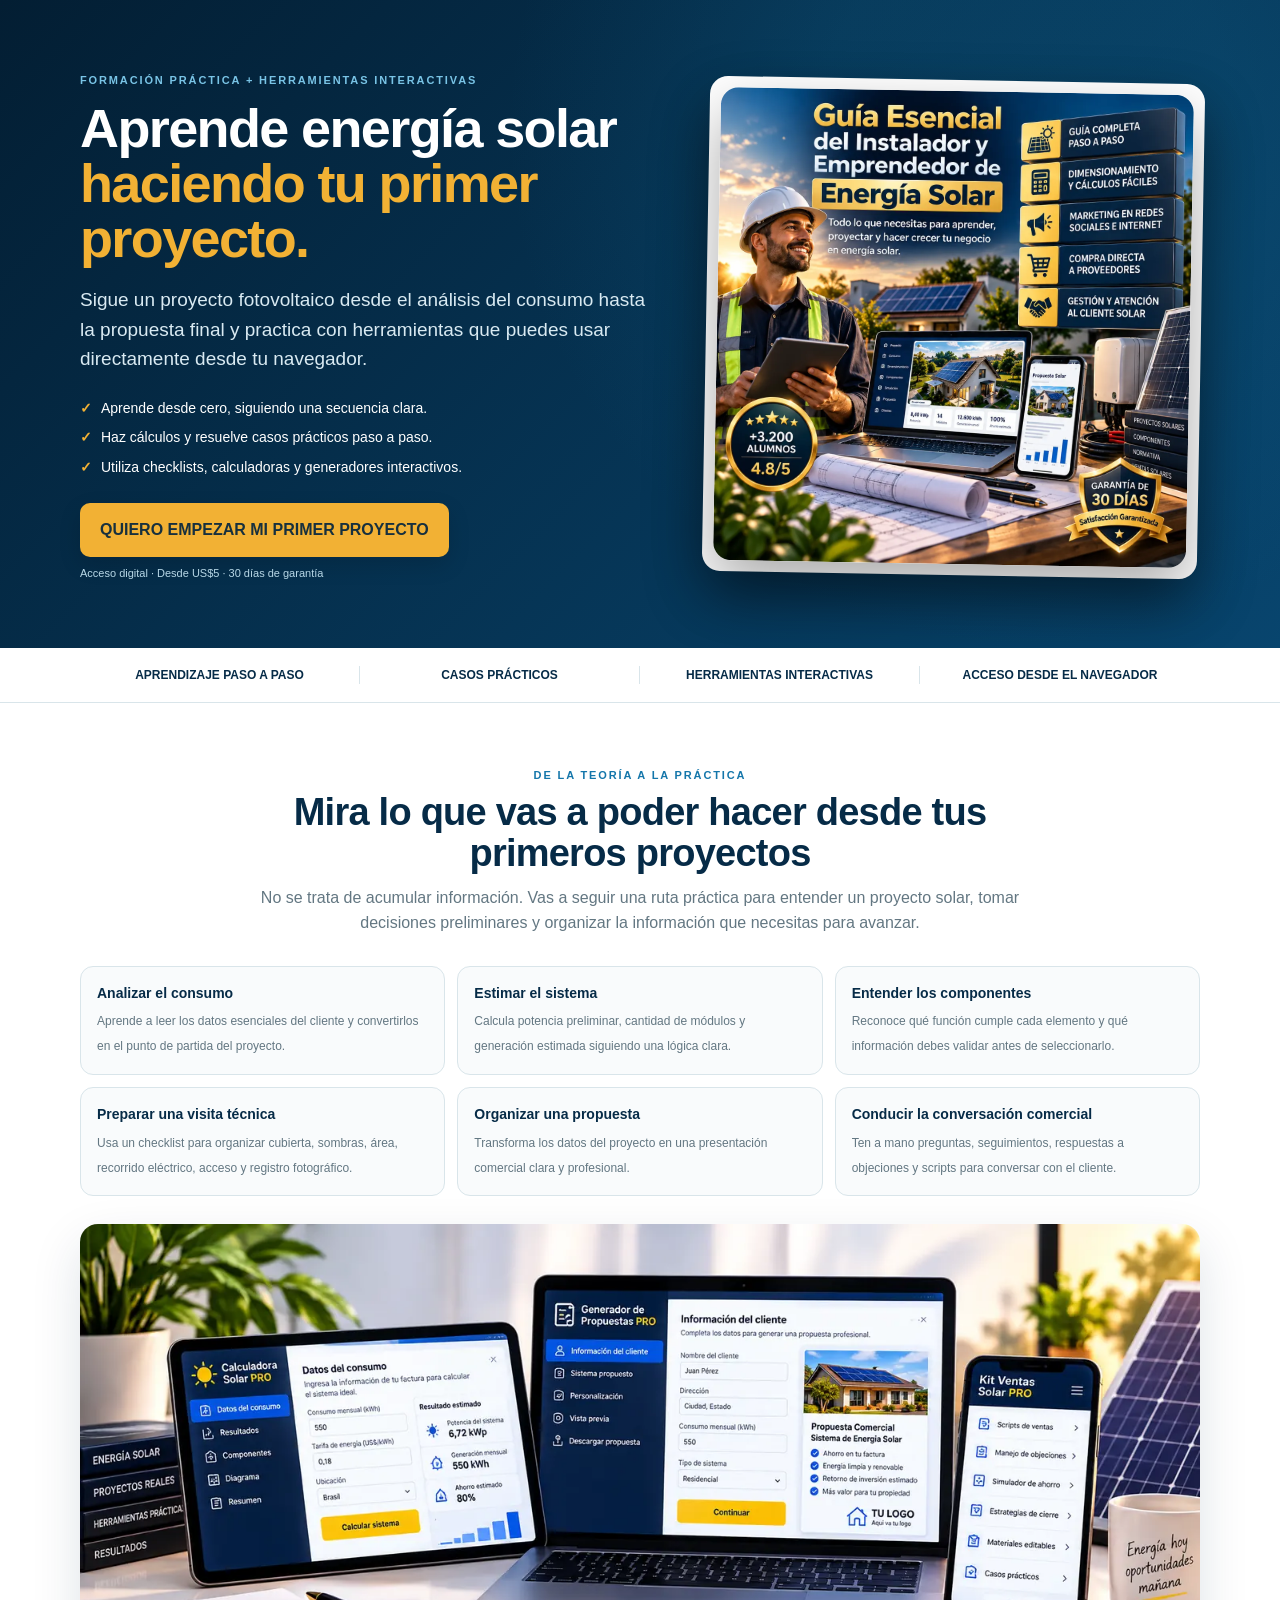
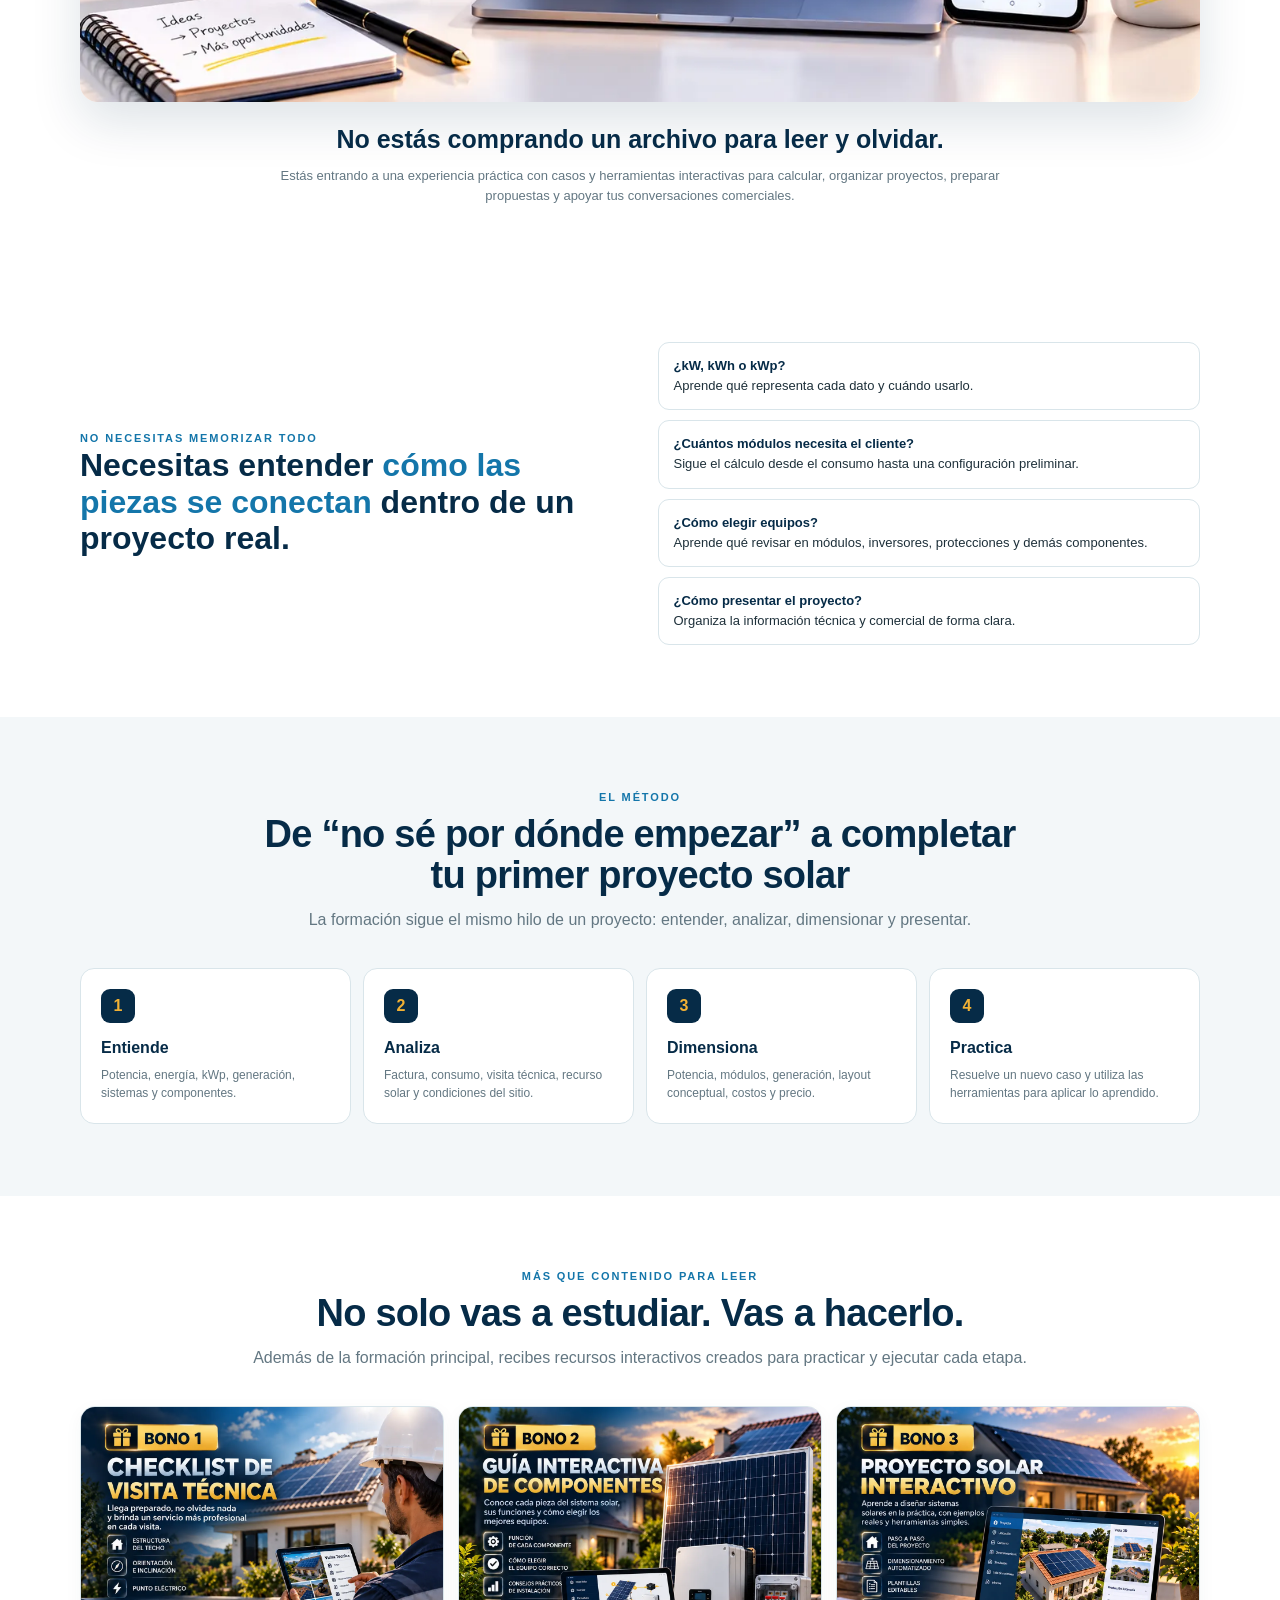
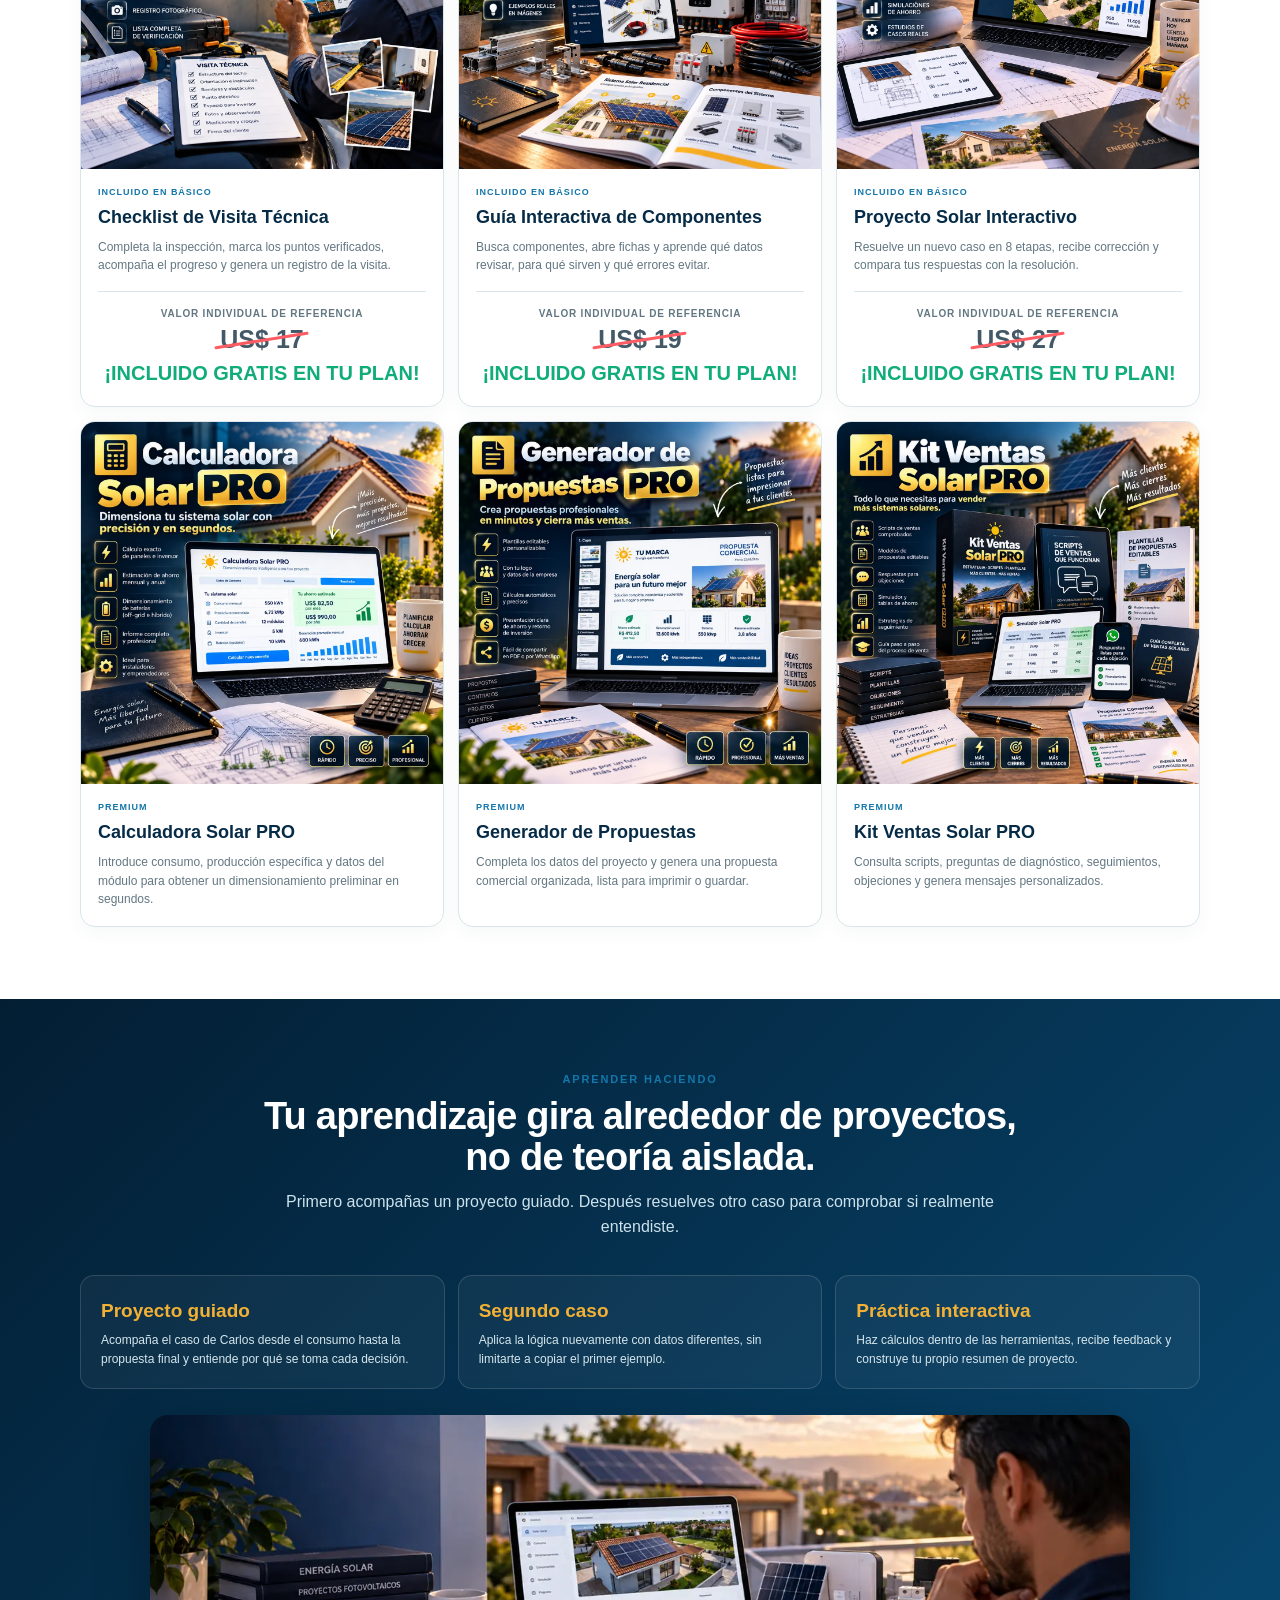
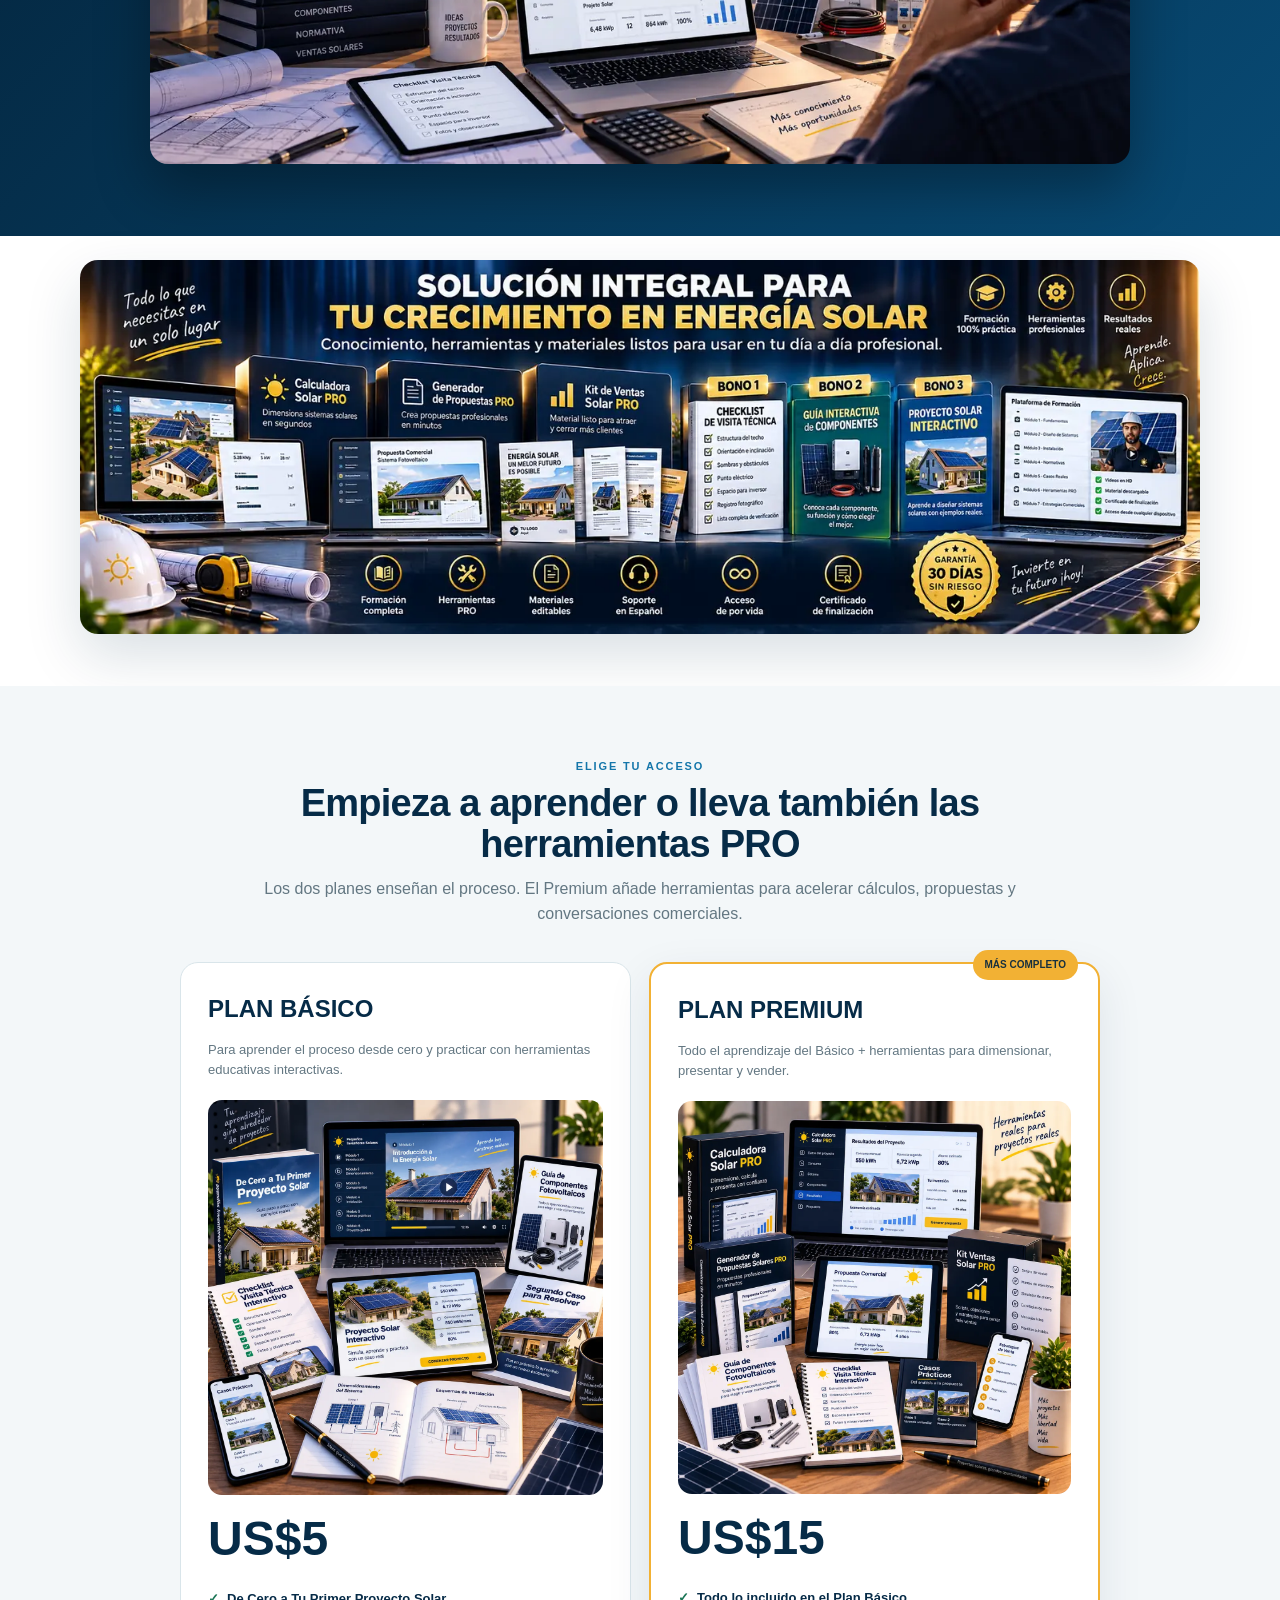
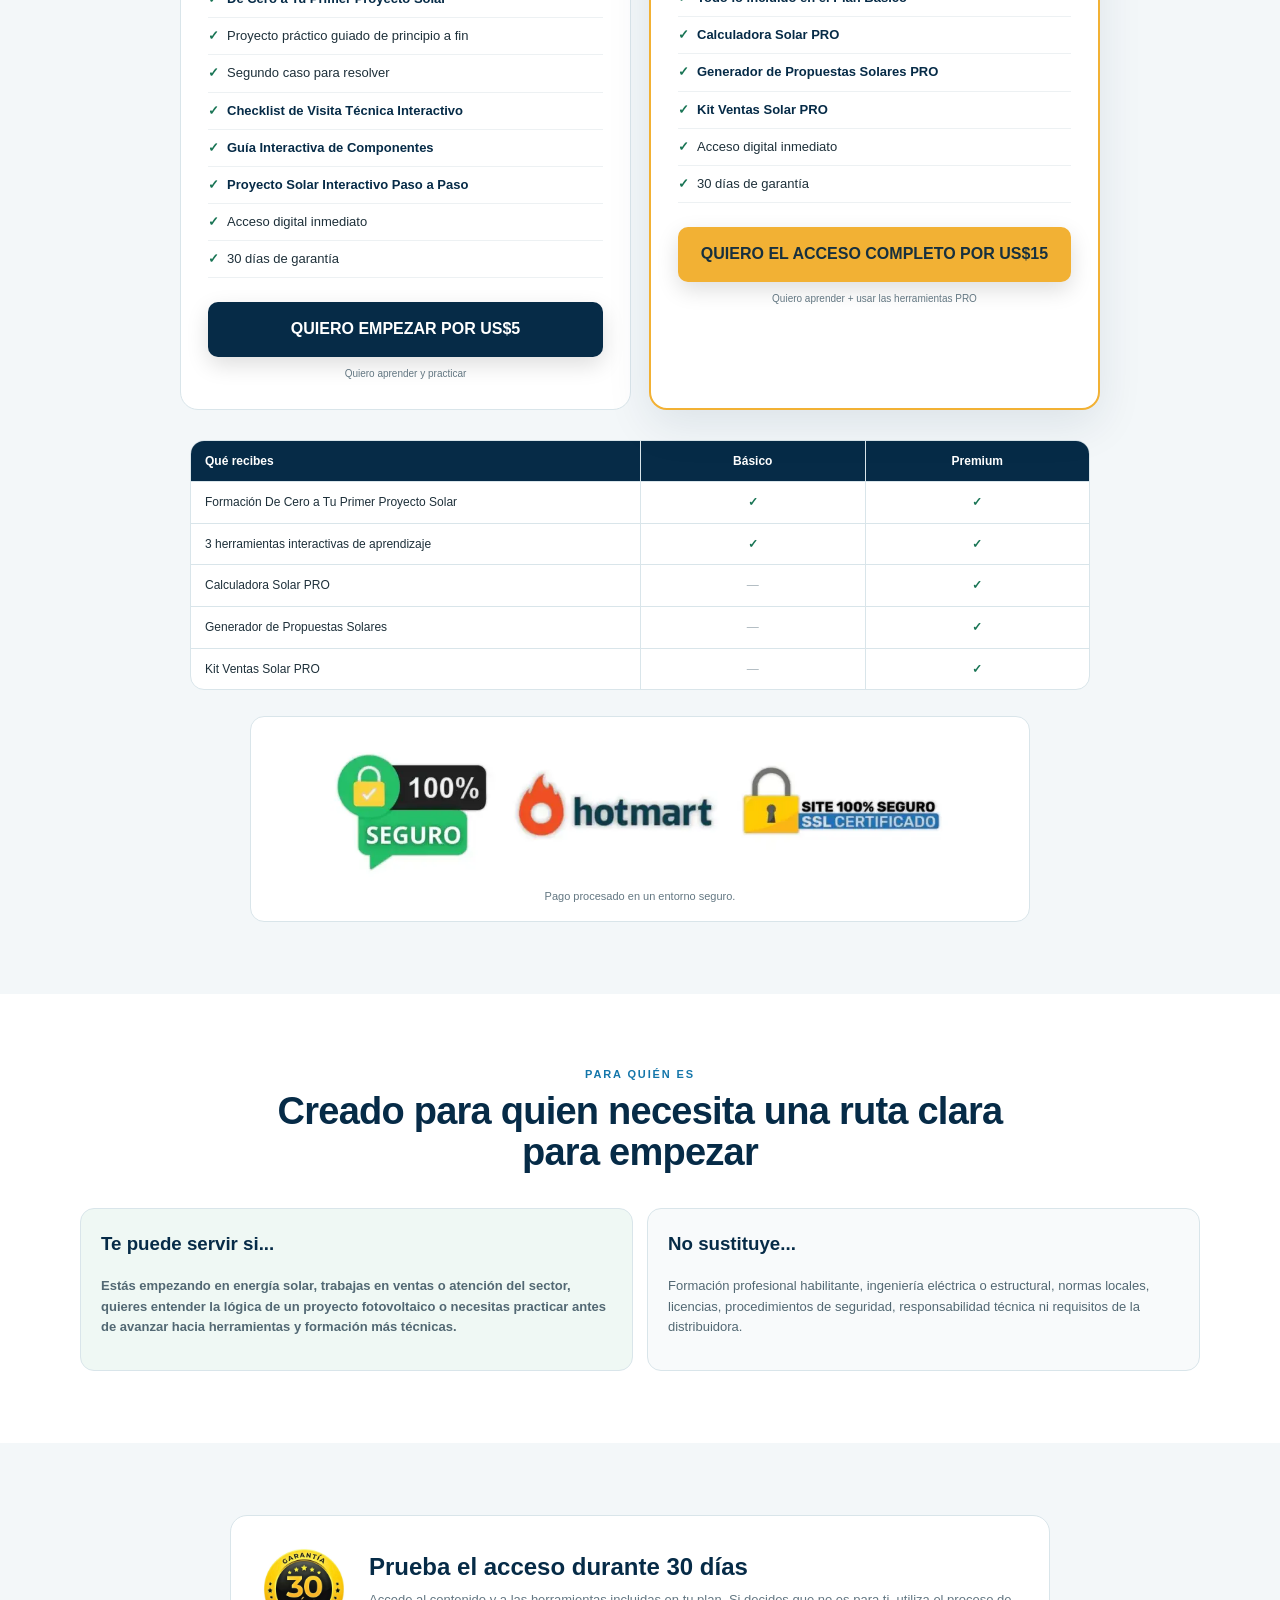
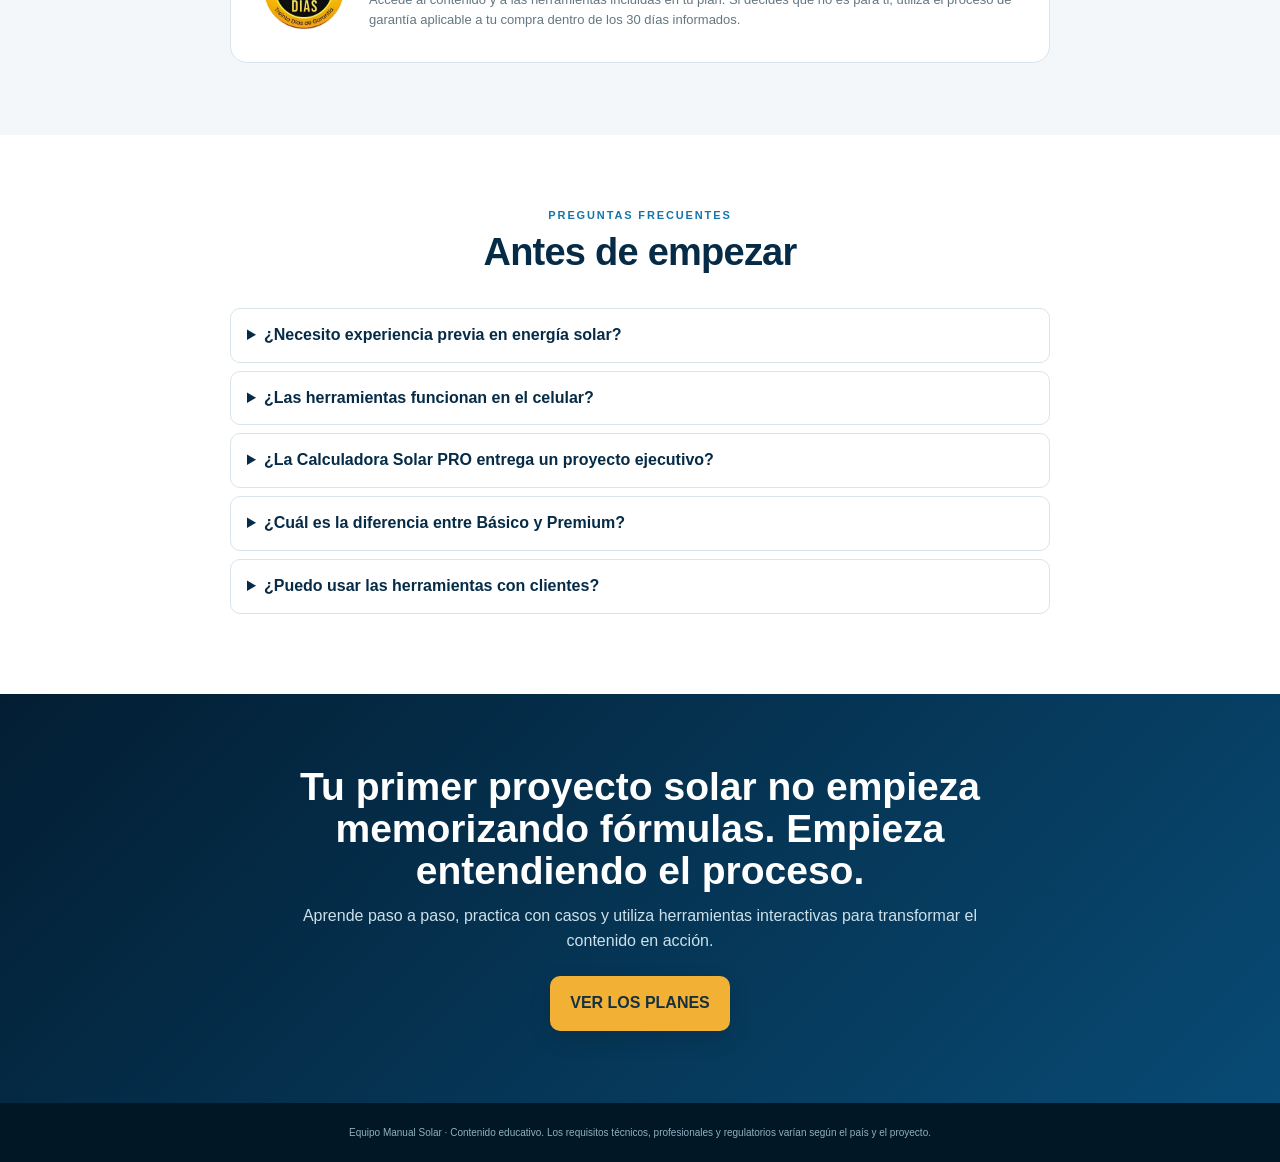
==== index.html @ 79c41b6e "Add files via upload" ====
<!doctype html>
<html lang="es">
<head>
<meta charset="utf-8">
<meta name="viewport" content="width=device-width,initial-scale=1">
<title>De Cero a Tu Primer Proyecto Solar</title>
<meta name="description" content="Aprende energía solar desarrollando un proyecto paso a paso y utilizando herramientas interactivas para practicar, dimensionar y presentar propuestas.">
<style>
:root{--navy:#062b47;--navy2:#031e33;--blue:#1476aa;--sky:#eaf5fa;--gold:#f2b134;--gold2:#ffd36d;--green:#187454;--bg:#f3f7f9;--card:#fff;--ink:#1e303a;--muted:#637782;--line:#d9e5ea}
*{box-sizing:border-box}html{scroll-behavior:smooth}body{margin:0;font-family:Arial,Helvetica,sans-serif;color:var(--ink);background:#fff;line-height:1.55}
.container{width:min(1120px,calc(100% - 38px));margin:auto}.eyebrow{font-size:11px;letter-spacing:.17em;text-transform:uppercase;font-weight:900;color:#79c4e6}
.hero{background:radial-gradient(circle at 80% 20%,#126a9638 0 18%,transparent 45%),linear-gradient(135deg,var(--navy2),#08456e);color:#fff;padding:72px 0 65px;overflow:hidden}
.hero-grid{display:grid;grid-template-columns:1.08fr .92fr;gap:45px;align-items:center}.hero h1{font-size:54px;line-height:1.02;margin:12px 0 18px;letter-spacing:-.03em}.hero h1 span{color:var(--gold)}.lead{font-size:19px;color:#d9eaf2;max-width:690px}.hero-list{display:grid;gap:8px;margin:24px 0;font-size:14px}.hero-list div:before{content:"✓";color:var(--gold);font-weight:900;margin-right:9px}
.btn{display:inline-block;background:var(--gold);color:#17303e;text-decoration:none;padding:15px 20px;border-radius:10px;font-weight:900;box-shadow:0 8px 22px #0002}.btn:hover{transform:translateY(-1px)}.subcta{font-size:11px;color:#b8d8e7;margin-top:8px}
.screen{background:#fff;border-radius:18px;padding:11px;box-shadow:0 25px 60px #0005;transform:rotate(1deg)}.browser{background:#edf3f6;border-radius:12px;overflow:hidden}.browserbar{height:28px;background:#dce7ec;display:flex;gap:5px;align-items:center;padding:0 10px}.browserbar i{width:7px;height:7px;border-radius:50%;background:#9fb1ba}.app{padding:18px}.apphead{background:linear-gradient(135deg,#062b47,#126a96);border-radius:11px;color:#fff;padding:18px}.apphead b{font-size:20px}.appcards{display:grid;grid-template-columns:1fr 1fr;gap:8px;margin-top:10px}.appcard{background:#fff;border:1px solid #d8e4e9;border-radius:9px;padding:10px;color:#082f4d}.appcard small{display:block;color:#738792}.appcard strong{font-size:17px}.yellowline{height:6px;width:55px;background:var(--gold);border-radius:20px;margin-bottom:8px}
.trust{background:#fff;border-bottom:1px solid var(--line)}.trust-grid{display:grid;grid-template-columns:repeat(4,1fr);padding:18px 0}.trust-grid div{text-align:center;font-size:12px;font-weight:800;color:var(--navy);border-right:1px solid var(--line)}.trust-grid div:last-child{border:0}
section{padding:72px 0}.alt{background:var(--bg)}.section-head{text-align:center;max-width:790px;margin:0 auto 35px}.section-head .eyebrow{color:var(--blue)}.section-head h2{font-size:38px;line-height:1.08;color:var(--navy);margin:8px 0 12px;letter-spacing:-.02em}.section-head p{color:var(--muted);margin:0}
.problem-grid{display:grid;grid-template-columns:1fr 1fr;gap:35px;align-items:center}.bigquote{font-size:32px;line-height:1.15;color:var(--navy);font-weight:900}.bigquote span{color:var(--blue)}.checks{display:grid;gap:10px}.check{background:#fff;border:1px solid var(--line);border-radius:11px;padding:13px 15px;font-size:13px}.check b{color:var(--navy)}
.method{display:grid;grid-template-columns:repeat(4,1fr);gap:12px}.method-card{background:#fff;border:1px solid var(--line);border-radius:14px;padding:20px}.n{width:34px;height:34px;border-radius:9px;background:var(--navy);color:var(--gold);display:flex;align-items:center;justify-content:center;font-weight:900}.method-card h3{color:var(--navy);font-size:16px;margin:13px 0 5px}.method-card p{font-size:12px;color:var(--muted);margin:0}
.tools-grid{display:grid;grid-template-columns:repeat(3,1fr);gap:14px}.tool{background:#fff;border:1px solid var(--line);border-radius:15px;overflow:hidden;box-shadow:0 5px 18px #173c510b}.tool-visual{height:145px;background:#eaf4f8;padding:16px}.miniapp{height:100%;border-radius:9px;background:#fff;border:1px solid #cbdde5;overflow:hidden}.miniapp .mh{height:30px;background:var(--navy);border-bottom:4px solid var(--gold)}.miniapp .mb{padding:10px;display:grid;grid-template-columns:1fr 1fr;gap:6px}.miniapp .mb i{height:25px;background:#edf3f6;border-radius:5px}.tool-body{padding:17px}.pill{font-size:9px;letter-spacing:.11em;text-transform:uppercase;font-weight:900;color:var(--blue)}.tool h3{color:var(--navy);margin:4px 0 6px;font-size:18px}.tool p{font-size:12px;color:var(--muted);margin:0}.tool ul{padding-left:17px;font-size:12px;color:#425965}
.doing{background:linear-gradient(135deg,var(--navy2),#084a74);color:#fff}.doing .section-head h2{color:#fff}.doing .section-head p{color:#cce2ec}.doing-grid{display:grid;grid-template-columns:repeat(3,1fr);gap:13px}.doing-card{border:1px solid #ffffff22;background:#ffffff0b;border-radius:14px;padding:20px}.doing-card b{display:block;color:var(--gold);font-size:19px;margin-bottom:6px}.doing-card p{font-size:12px;color:#d5e6ed;margin:0}
.plans{display:grid;grid-template-columns:1fr 1fr;gap:18px;max-width:920px;margin:auto}.plan{background:#fff;border:1px solid var(--line);border-radius:18px;padding:27px;position:relative}.plan.premium{border:2px solid var(--gold);box-shadow:0 15px 45px #082f4d18}.badge{position:absolute;top:-14px;right:20px;background:var(--gold);color:#17303e;border-radius:20px;padding:7px 12px;font-size:10px;font-weight:900}.plan h3{font-size:24px;color:var(--navy);margin:0}.plan-desc{color:var(--muted);font-size:13px;min-height:42px}.price{font-size:48px;line-height:1;font-weight:900;color:var(--navy);margin:18px 0}.features{list-style:none;padding:0;margin:18px 0 24px}.features li{padding:8px 0;border-bottom:1px solid #edf1f3;font-size:13px}.features li:before{content:"✓";color:var(--green);font-weight:900;margin-right:8px}.features strong{color:var(--navy)}.plan .btn{display:block;text-align:center}.premium .btn{background:var(--gold)}.basic .btn{background:var(--navy);color:#fff}.plan-note{text-align:center;font-size:10px;color:var(--muted);margin-top:9px}
.compare-table{max-width:900px;margin:30px auto 0;background:#fff;border:1px solid var(--line);border-radius:14px;overflow:hidden}.row{display:grid;grid-template-columns:2fr 1fr 1fr;border-bottom:1px solid var(--line)}.row:last-child{border:0}.row>div{padding:11px 14px;font-size:12px}.row>div:not(:first-child){text-align:center;border-left:1px solid var(--line)}.row.head{background:var(--navy);color:#fff;font-weight:900}.yes{color:var(--green);font-weight:900}.no{color:#aab6bc}
.audience{display:grid;grid-template-columns:1fr 1fr;gap:14px}.aud{border-radius:14px;padding:20px;border:1px solid var(--line)}.aud.yes{background:#eff8f4}.aud.no{background:#f8fafb}.aud h3{color:var(--navy);margin-top:0}.aud p{font-size:13px;color:#526873}
.guarantee{max-width:820px;margin:auto;background:#fff;border:1px solid var(--line);border-radius:17px;padding:28px;display:grid;grid-template-columns:90px 1fr;gap:20px;align-items:center}.seal{width:85px;height:85px;border-radius:50%;background:var(--gold);color:var(--navy);display:flex;align-items:center;justify-content:center;text-align:center;font-size:12px;font-weight:900;border:5px solid #ffe09a}.guarantee h2{color:var(--navy);margin:0 0 5px}.guarantee p{font-size:13px;color:var(--muted);margin:0}
.faq{max-width:820px;margin:auto}.faq details{background:#fff;border:1px solid var(--line);border-radius:10px;margin:8px 0;padding:14px 16px}.faq summary{cursor:pointer;font-weight:900;color:var(--navy)}.faq p{font-size:13px;color:var(--muted)}
.final{background:linear-gradient(135deg,var(--navy2),#084a74);text-align:center;color:#fff}.final h2{font-size:39px;line-height:1.08;margin:0 auto 12px;max-width:780px}.final p{color:#cde1ea;max-width:680px;margin:0 auto 22px}
footer{background:#021725;color:#8fb0c0;padding:22px;text-align:center;font-size:10px}
@media(max-width:850px){.hero-grid,.problem-grid{grid-template-columns:1fr}.hero h1{font-size:45px}.screen{max-width:600px}.method,.tools-grid{grid-template-columns:1fr 1fr}.doing-grid{grid-template-columns:1fr}.trust-grid{grid-template-columns:1fr 1fr;gap:12px}.trust-grid div{border:0}.plans{grid-template-columns:1fr}.plan-desc{min-height:0}}
@media(max-width:570px){.container{width:min(100% - 26px,1120px)}.hero{padding-top:50px}.hero h1{font-size:38px}.lead{font-size:16px}.section-head h2,.final h2{font-size:31px}section{padding:55px 0}.method,.tools-grid,.audience{grid-template-columns:1fr}.appcards{grid-template-columns:1fr}.guarantee{grid-template-columns:1fr;text-align:center}.seal{margin:auto}.row{grid-template-columns:1.7fr .8fr .8fr}.row>div{padding:9px 7px;font-size:10px}}

.hero-art{width:100%;display:block;border-radius:18px;box-shadow:0 25px 60px #0005}
.tool-visual.image{height:auto;padding:0;background:#071f34}
.tool-visual.image img{display:block;width:100%;aspect-ratio:1/1;object-fit:cover}

.bonus-value{
  margin-top:16px;padding-top:14px;border-top:1px solid var(--line);
  text-align:center
}
.bonus-value .label{
  display:block;font-size:10px;font-weight:900;letter-spacing:.08em;
  text-transform:uppercase;color:var(--muted);margin-bottom:3px
}
.bonus-value .old{
  position:relative;display:inline-block;font-size:25px;font-weight:900;color:#435967;
  line-height:1.2;margin:0 0 4px
}
.bonus-value .old:after{
  content:"";position:absolute;left:-7%;right:-7%;top:50%;height:3px;
  background:#ff5b63;transform:rotate(-9deg);border-radius:10px
}
.bonus-value .free{
  display:block;color:#10ad7a;font-size:20px;font-weight:900;
  text-transform:uppercase
}

.doing-feature{margin:26px auto 0;max-width:980px}
.doing-feature img{display:block;width:100%;border-radius:18px;box-shadow:0 24px 55px #0005}
.guarantee-img{width:110px;max-width:100%;display:block;margin:auto}
.secure-payment{max-width:780px;margin:26px auto 0;background:#fff;border:1px solid var(--line);border-radius:14px;padding:16px 22px;text-align:center}
.secure-payment img{width:min(620px,100%);height:auto;display:block;margin:auto}
.secure-payment p{font-size:11px;color:var(--muted);margin:9px 0 0}
@media(max-width:570px){.guarantee-img{width:95px}}

.plan-mockup{margin:18px 0 20px;border-radius:14px;overflow:hidden;background:#eef4f7}
.plan-mockup img{width:100%;aspect-ratio:1/1;object-fit:cover;display:block}

.early-conversion{padding:64px 0;background:#fff}
.early-conversion .intro{text-align:center;max-width:820px;margin:0 auto 30px}
.early-conversion h2{font-size:38px;line-height:1.08;color:var(--navy);margin:8px 0 12px;letter-spacing:-.02em}
.early-conversion .intro p{color:var(--muted);margin:0}
.outcomes{display:grid;grid-template-columns:repeat(3,1fr);gap:12px;margin:28px 0}
.outcome{border:1px solid var(--line);border-radius:13px;padding:16px;background:#f9fbfc}
.outcome b{display:block;color:var(--navy);font-size:14px;margin-bottom:4px}
.outcome span{font-size:12px;color:var(--muted)}
.tools-showcase{margin-top:28px}
.tools-showcase img{display:block;width:100%;border-radius:18px;box-shadow:0 20px 50px #082f4d22}
.tools-copy{text-align:center;max-width:760px;margin:18px auto 0}
.tools-copy h3{font-size:25px;color:var(--navy);margin:0 0 7px}
.tools-copy p{font-size:13px;color:var(--muted);margin:0}
@media(max-width:700px){.outcomes{grid-template-columns:1fr}.early-conversion h2{font-size:31px}}

.full-value-banner{padding:24px 0 52px;background:#fff}
.full-value-banner img{display:block;width:100%;height:auto;border-radius:18px;box-shadow:0 22px 55px #082f4d26}
@media(max-width:700px){.full-value-banner{padding:14px 0 36px}.full-value-banner img{border-radius:12px}}

</style>
</head>
<body>
<header class="hero">
<div class="container hero-grid">
<div>
<div class="eyebrow">Formación práctica + herramientas interactivas</div>
<h1>Aprende energía solar <span>haciendo tu primer proyecto.</span></h1>
<p class="lead">Sigue un proyecto fotovoltaico desde el análisis del consumo hasta la propuesta final y practica con herramientas que puedes usar directamente desde tu navegador.</p>
<div class="hero-list">
<div>Aprende desde cero, siguiendo una secuencia clara.</div>
<div>Haz cálculos y resuelve casos prácticos paso a paso.</div>
<div>Utiliza checklists, calculadoras y generadores interactivos.</div>
</div>
<a class="btn" href="#oferta">QUIERO EMPEZAR MI PRIMER PROYECTO</a>
<div class="subcta">Acceso digital · Desde US$5 · 30 días de garantía</div>
</div>
<div class="screen">
<img class="hero-art" src="[data-uri]" alt="Formación y herramientas para proyectos de energía solar">
</div>
</div>
</header>

<div class="trust"><div class="container trust-grid"><div>APRENDIZAJE PASO A PASO</div><div>CASOS PRÁCTICOS</div><div>HERRAMIENTAS INTERACTIVAS</div><div>ACCESO DESDE EL NAVEGADOR</div></div></div>

<section class="early-conversion">
<div class="container">
  <div class="intro">
    <div class="eyebrow" style="color:var(--blue)">DE LA TEORÍA A LA PRÁCTICA</div>
    <h2>Mira lo que vas a poder hacer desde tus primeros proyectos</h2>
    <p>No se trata de acumular información. Vas a seguir una ruta práctica para entender un proyecto solar, tomar decisiones preliminares y organizar la información que necesitas para avanzar.</p>
  </div>

  <div class="outcomes">
    <div class="outcome"><b>Analizar el consumo</b><span>Aprende a leer los datos esenciales del cliente y convertirlos en el punto de partida del proyecto.</span></div>
    <div class="outcome"><b>Estimar el sistema</b><span>Calcula potencia preliminar, cantidad de módulos y generación estimada siguiendo una lógica clara.</span></div>
    <div class="outcome"><b>Entender los componentes</b><span>Reconoce qué función cumple cada elemento y qué información debes validar antes de seleccionarlo.</span></div>
    <div class="outcome"><b>Preparar una visita técnica</b><span>Usa un checklist para organizar cubierta, sombras, área, recorrido eléctrico, acceso y registro fotográfico.</span></div>
    <div class="outcome"><b>Organizar una propuesta</b><span>Transforma los datos del proyecto en una presentación comercial clara y profesional.</span></div>
    <div class="outcome"><b>Conducir la conversación comercial</b><span>Ten a mano preguntas, seguimientos, respuestas a objeciones y scripts para conversar con el cliente.</span></div>
  </div>

  <div class="tools-showcase">
    <img src="[data-uri]" alt="Herramientas solares interactivas funcionando en computadora, tablet y celular">
    <div class="tools-copy">
      <h3>No estás comprando un archivo para leer y olvidar.</h3>
      <p>Estás entrando a una experiencia práctica con casos y herramientas interactivas para calcular, organizar proyectos, preparar propuestas y apoyar tus conversaciones comerciales.</p>
    </div>
  </div>
</div>
</section>

<section>
<div class="container problem-grid">
<div><div class="eyebrow" style="color:var(--blue)">NO NECESITAS MEMORIZAR TODO</div><div class="bigquote">Necesitas entender <span>cómo las piezas se conectan</span> dentro de un proyecto real.</div></div>
<div class="checks">
<div class="check"><b>¿kW, kWh o kWp?</b><br>Aprende qué representa cada dato y cuándo usarlo.</div>
<div class="check"><b>¿Cuántos módulos necesita el cliente?</b><br>Sigue el cálculo desde el consumo hasta una configuración preliminar.</div>
<div class="check"><b>¿Cómo elegir equipos?</b><br>Aprende qué revisar en módulos, inversores, protecciones y demás componentes.</div>
<div class="check"><b>¿Cómo presentar el proyecto?</b><br>Organiza la información técnica y comercial de forma clara.</div>
</div>
</div>
</section>

<section class="alt">
<div class="container"><div class="section-head"><div class="eyebrow">EL MÉTODO</div><h2>De “no sé por dónde empezar” a completar tu primer proyecto solar</h2><p>La formación sigue el mismo hilo de un proyecto: entender, analizar, dimensionar y presentar.</p></div>
<div class="method">
<div class="method-card"><div class="n">1</div><h3>Entiende</h3><p>Potencia, energía, kWp, generación, sistemas y componentes.</p></div>
<div class="method-card"><div class="n">2</div><h3>Analiza</h3><p>Factura, consumo, visita técnica, recurso solar y condiciones del sitio.</p></div>
<div class="method-card"><div class="n">3</div><h3>Dimensiona</h3><p>Potencia, módulos, generación, layout conceptual, costos y precio.</p></div>
<div class="method-card"><div class="n">4</div><h3>Practica</h3><p>Resuelve un nuevo caso y utiliza las herramientas para aplicar lo aprendido.</p></div>
</div></div>
</section>

<section>
<div class="container"><div class="section-head"><div class="eyebrow">MÁS QUE CONTENIDO PARA LEER</div><h2>No solo vas a estudiar. Vas a hacerlo.</h2><p>Además de la formación principal, recibes recursos interactivos creados para practicar y ejecutar cada etapa.</p></div>
<div class="tools-grid">
<div class="tool"><div class="tool-visual image"><img src="[data-uri]" alt="Checklist de Visita Técnica Solar"></div><div class="tool-body"><div class="pill">Incluido en Básico</div><h3>Checklist de Visita Técnica</h3><p>Completa la inspección, marca los puntos verificados, acompaña el progreso y genera un registro de la visita.</p><div class="bonus-value">
<span class="label">Valor individual de referencia</span>
<span class="old">US$ 17</span>
<span class="free">¡Incluido gratis en tu plan!</span>
</div></div></div>
<div class="tool"><div class="tool-visual image"><img src="[data-uri]" alt="Guía Interactiva de Componentes Solares"></div><div class="tool-body"><div class="pill">Incluido en Básico</div><h3>Guía Interactiva de Componentes</h3><p>Busca componentes, abre fichas y aprende qué datos revisar, para qué sirven y qué errores evitar.</p><div class="bonus-value">
<span class="label">Valor individual de referencia</span>
<span class="old">US$ 19</span>
<span class="free">¡Incluido gratis en tu plan!</span>
</div></div></div>
<div class="tool"><div class="tool-visual image"><img src="[data-uri]" alt="Proyecto Solar Interactivo"></div><div class="tool-body"><div class="pill">Incluido en Básico</div><h3>Proyecto Solar Interactivo</h3><p>Resuelve un nuevo caso en 8 etapas, recibe corrección y compara tus respuestas con la resolución.</p><div class="bonus-value">
<span class="label">Valor individual de referencia</span>
<span class="old">US$ 27</span>
<span class="free">¡Incluido gratis en tu plan!</span>
</div></div></div>
<div class="tool"><div class="tool-visual image"><img src="[data-uri]" alt="Calculadora Solar PRO"></div><div class="tool-body"><div class="pill">Premium</div><h3>Calculadora Solar PRO</h3><p>Introduce consumo, producción específica y datos del módulo para obtener un dimensionamiento preliminar en segundos.</p></div></div>
<div class="tool"><div class="tool-visual image"><img src="[data-uri]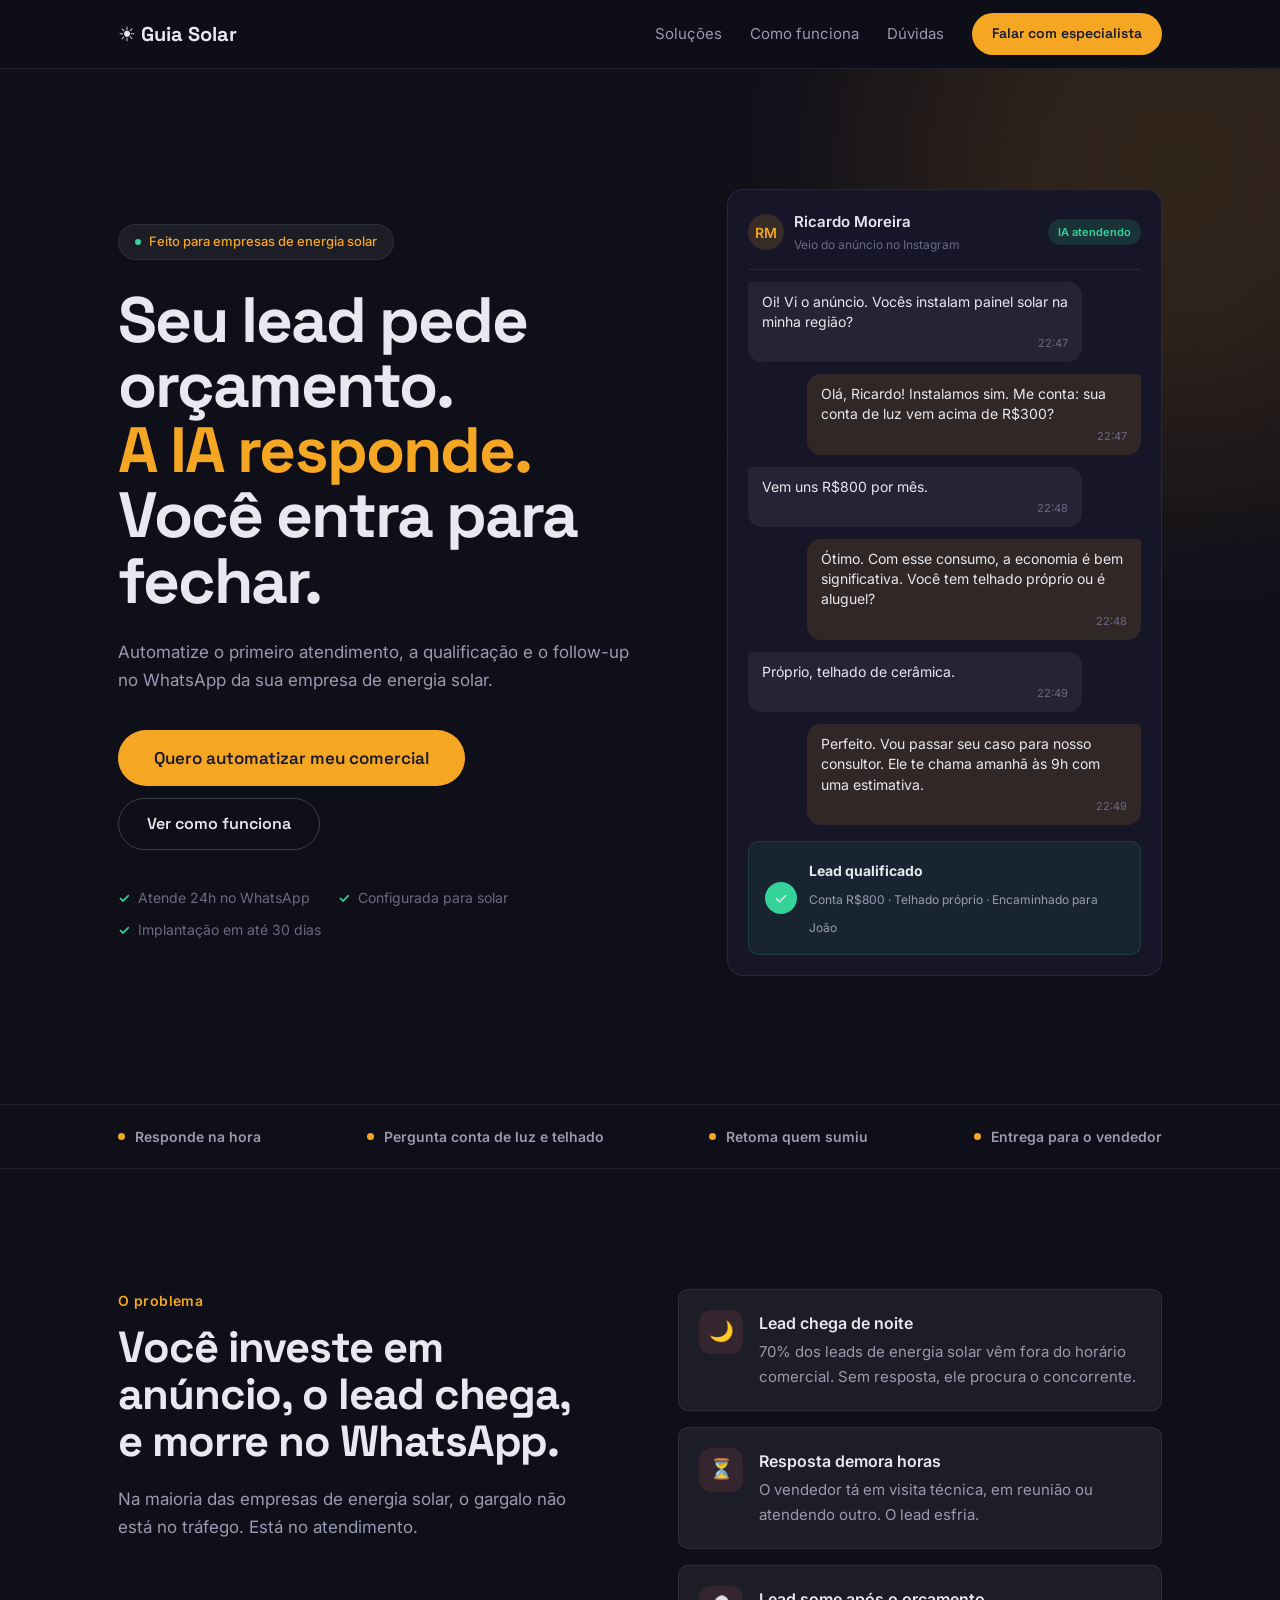
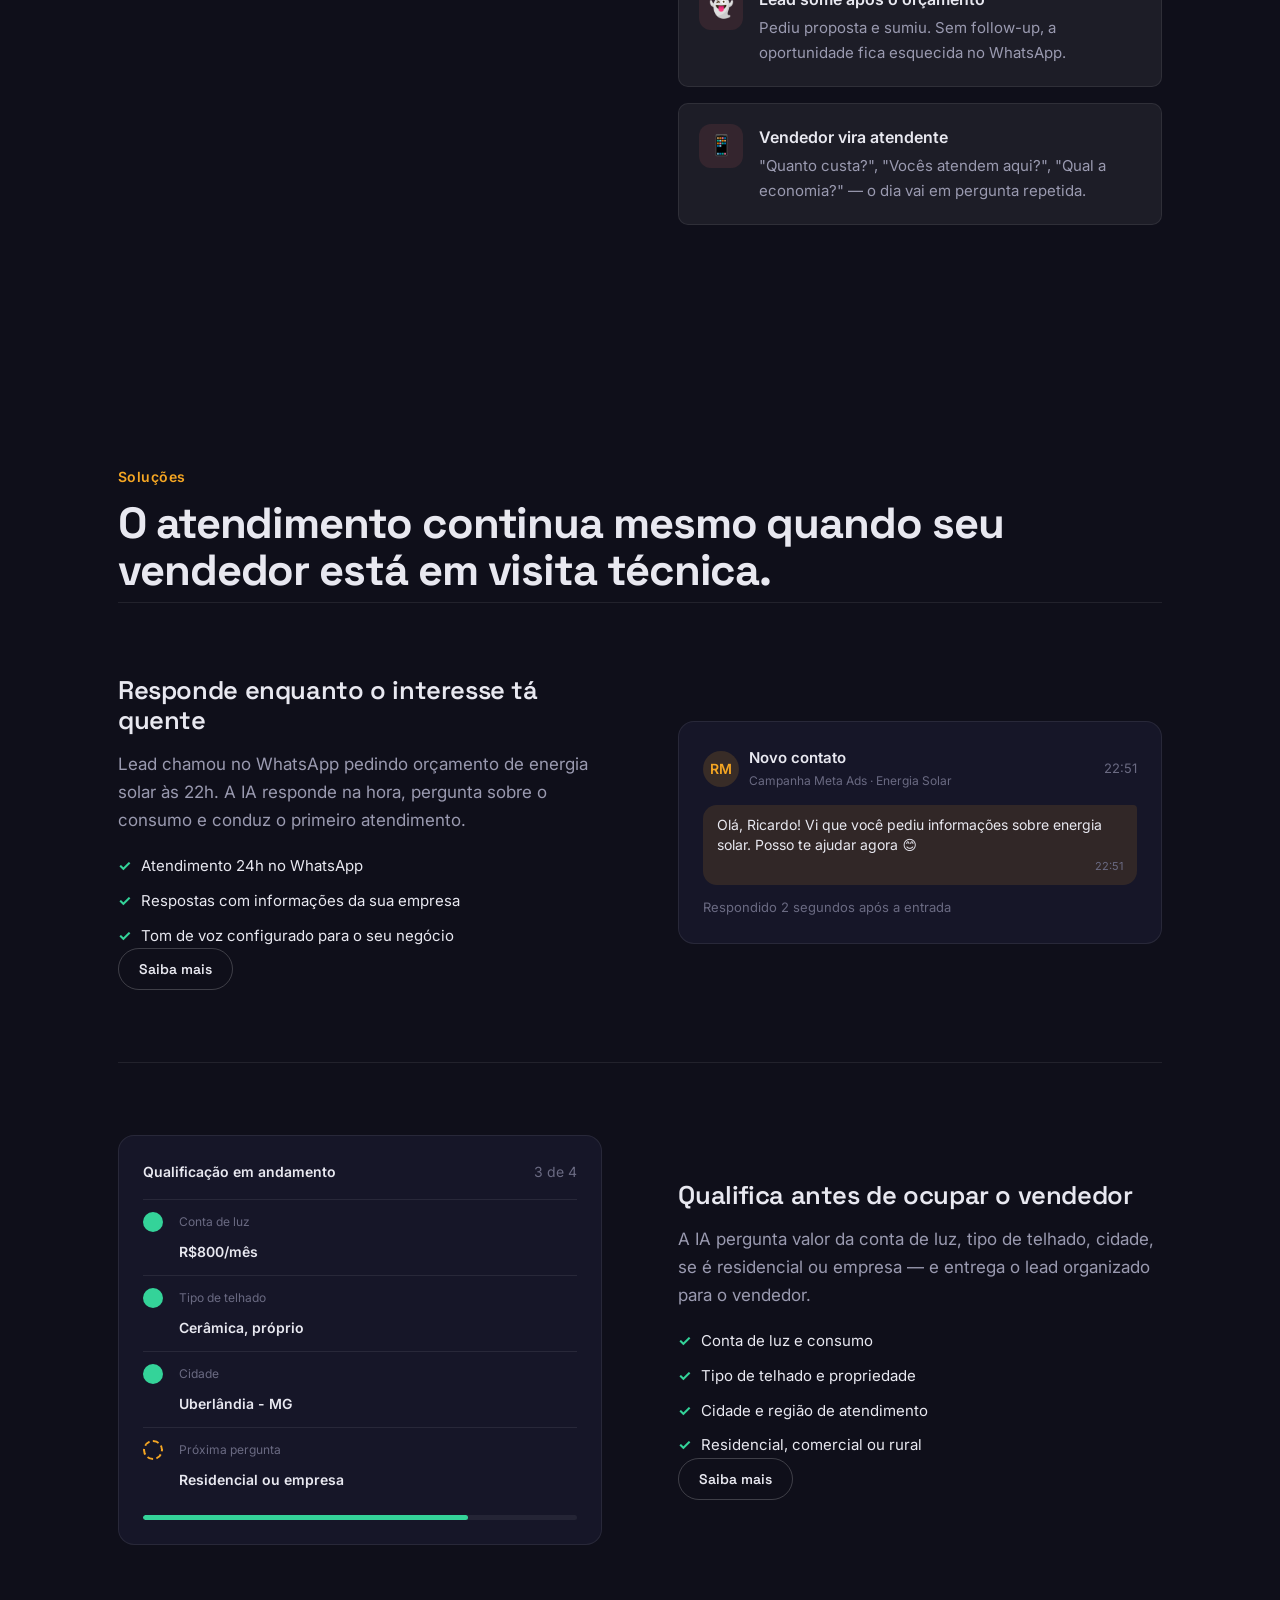
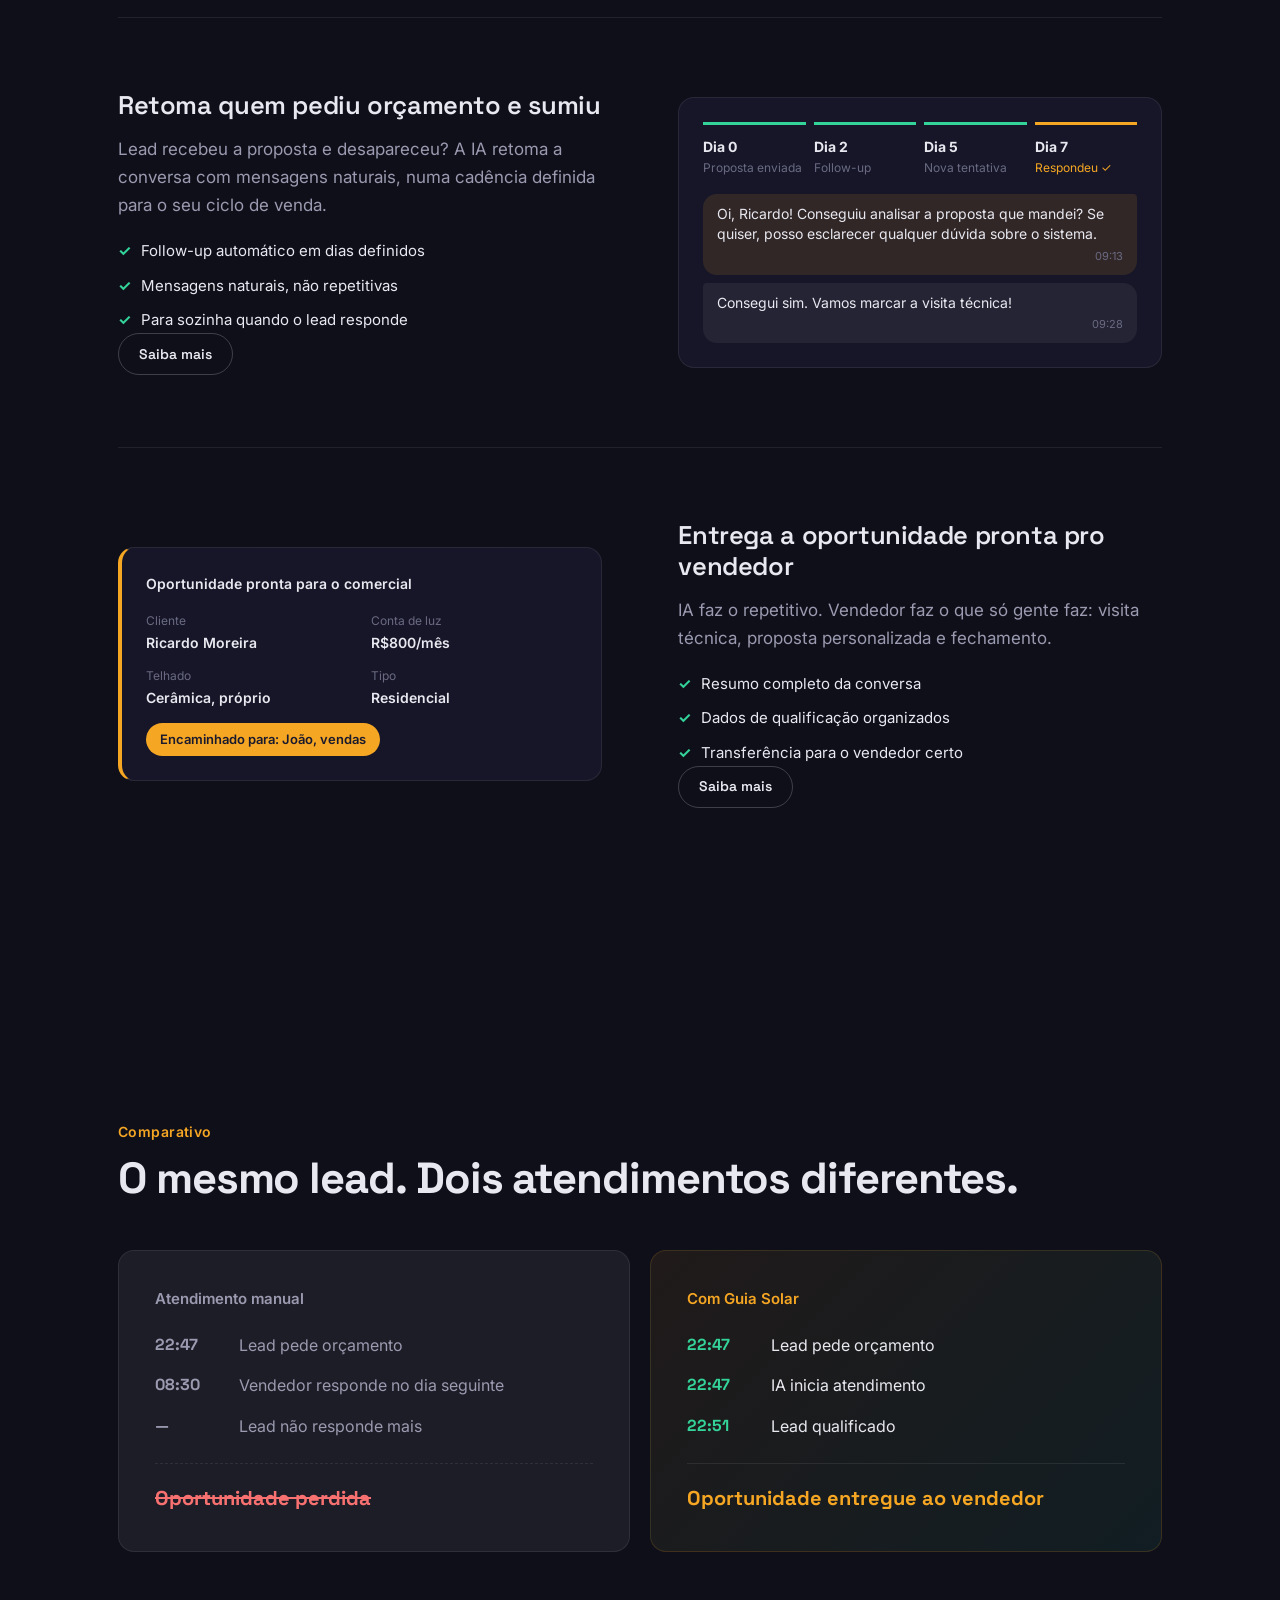
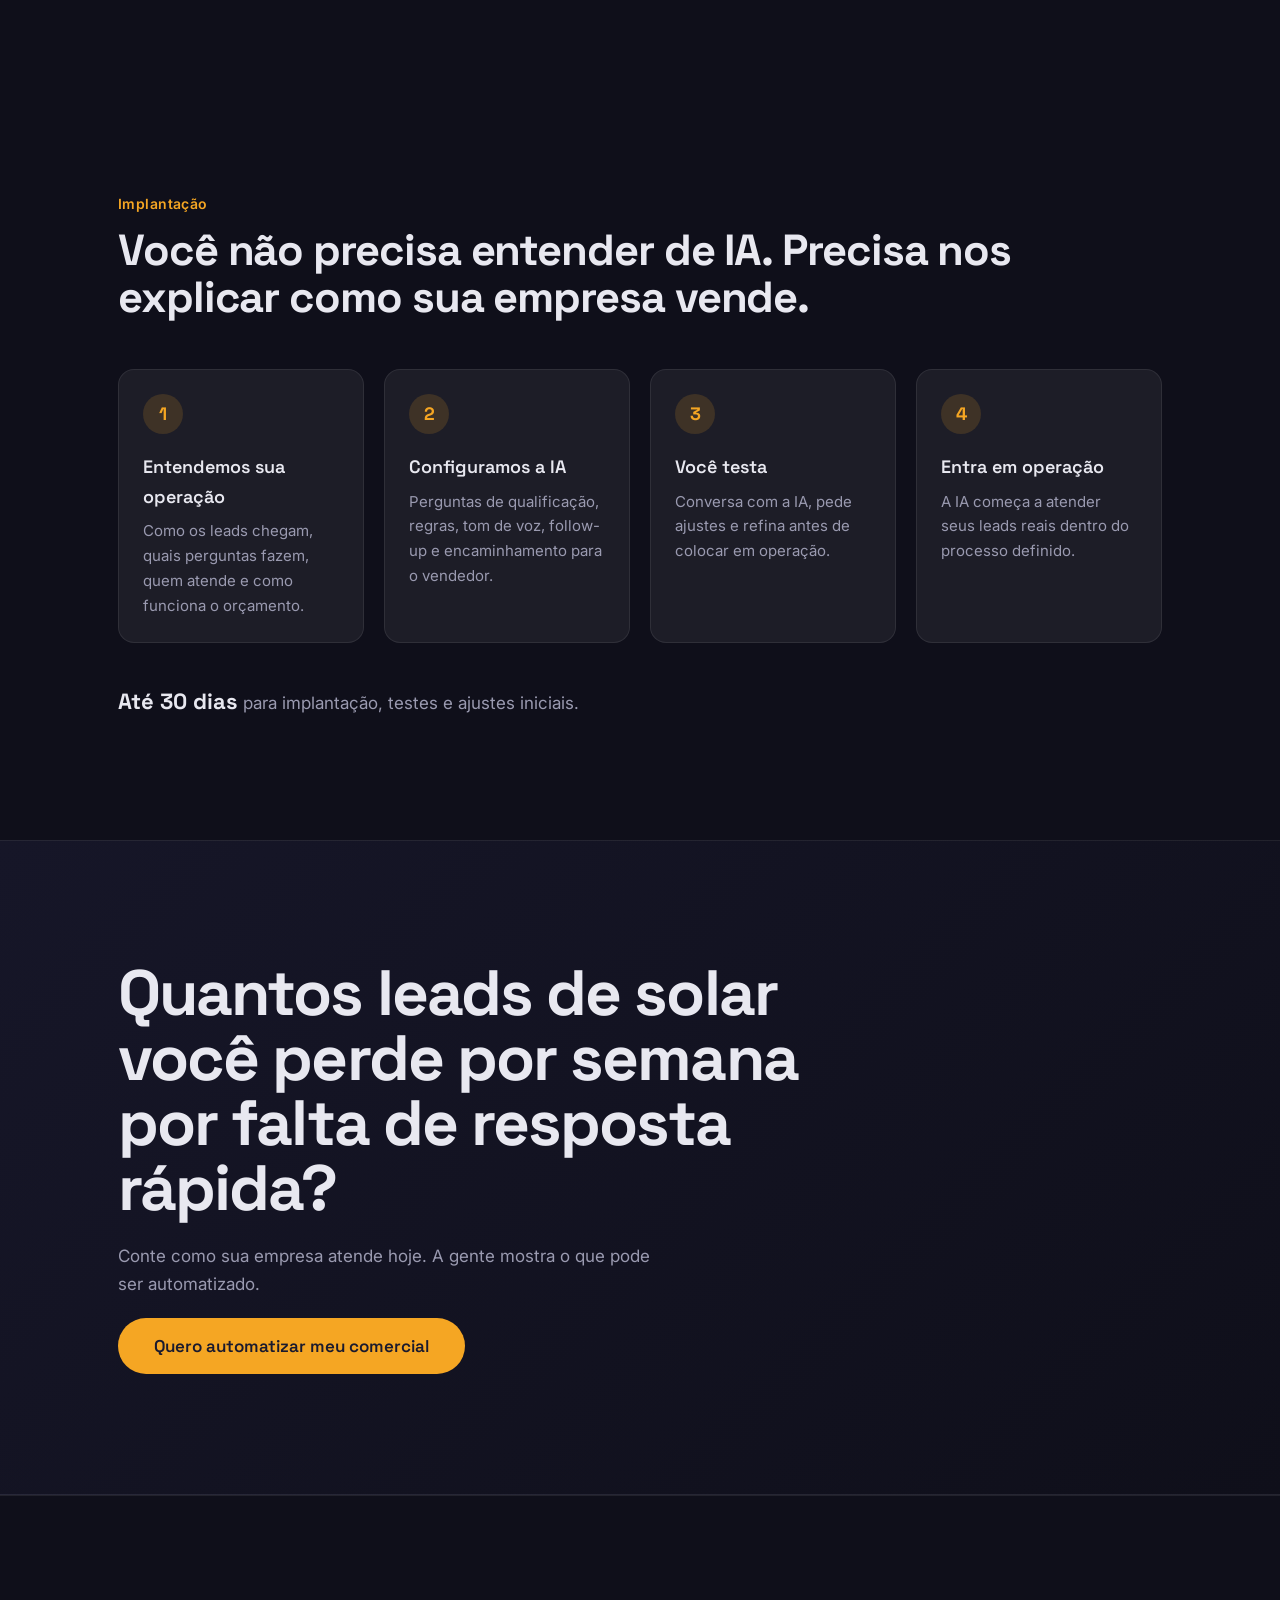
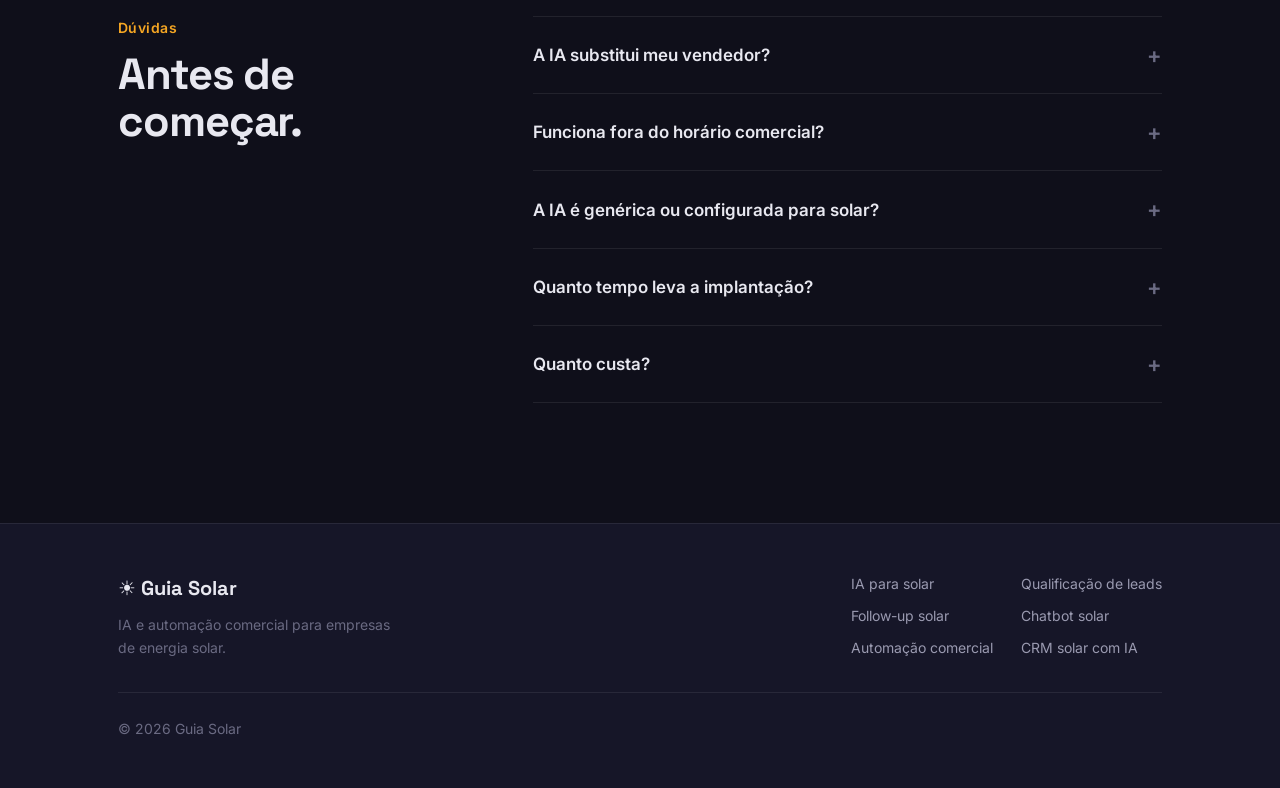
